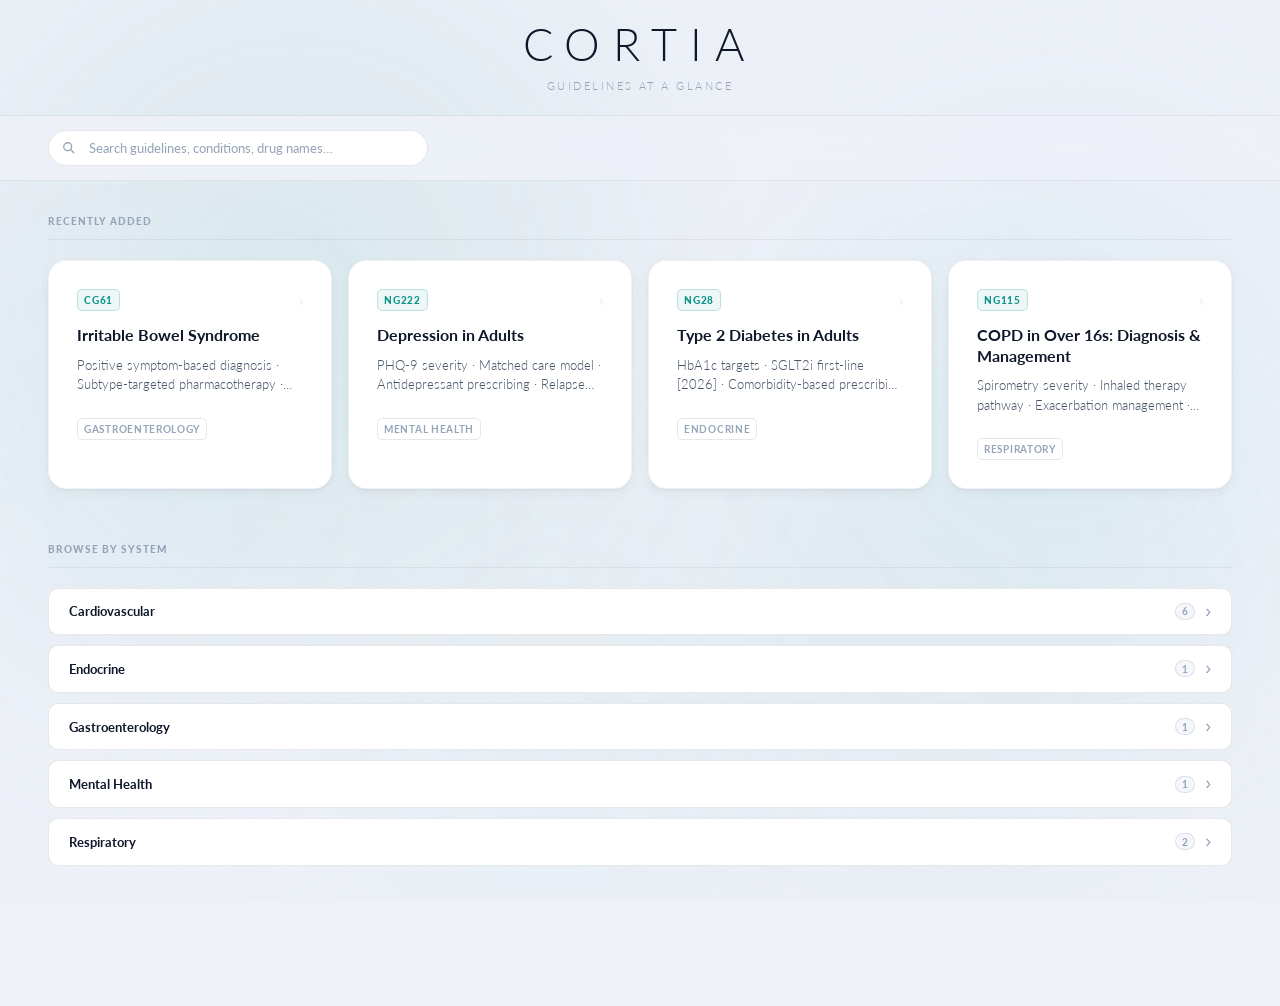
==== index.html @ ce298562 "Add files via upload" ====
<!DOCTYPE html>
<html lang="en">
<head>
  <meta charset="UTF-8">
  <meta name="viewport" content="width=device-width, initial-scale=1.0">
  <meta name="description" content="Cortia — NICE guideline quick-reference cards for GPs and GP trainees">
  <title>Cortia</title>
  <link rel="preconnect" href="https://fonts.googleapis.com">
  <link rel="preconnect" href="https://fonts.gstatic.com" crossorigin>
  <link href="https://fonts.googleapis.com/css2?family=Cormorant+Garamond:wght@300;400;600;700&family=Lato:wght@300;400;700;900&display=swap" rel="stylesheet">
  <link rel="stylesheet" href="css/styles.css">
</head>
<body>

  <div class="bg-canvas" aria-hidden="true">
    <div class="bg-glow bg-glow--purple"></div>
    <div class="bg-glow bg-glow--blue"></div>
    <div class="bg-glow bg-glow--pink"></div>
    <div class="bg-glow bg-glow--teal"></div>
    <div class="bg-glow bg-glow--violet"></div>
    <div class="bg-noise"></div>
  </div>

  <!-- ── Header ── -->
  <header>
    <div class="header-inner">
      <h1 class="brand-title">Cortia</h1>
      <p class="brand-subtitle">Guidelines at a Glance</p>
    </div>
  </header>

  <!-- ── Controls: search only ── -->
  <div class="controls" role="search">
    <div class="controls-inner">
      <div class="search-wrap">
        <svg class="search-icon" viewBox="0 0 16 16" fill="none" aria-hidden="true">
          <circle cx="6.5" cy="6.5" r="4.5" stroke="currentColor" stroke-width="1.5"/>
          <path d="M10 10l3.5 3.5" stroke="currentColor" stroke-width="1.5" stroke-linecap="round"/>
        </svg>
        <input
          type="search"
          id="search-input"
          placeholder="Search guidelines, conditions, drug names…"
          autocomplete="off"
          aria-label="Search guidelines"
        >
      </div>
    </div>
  </div>

  <!-- ── Main ── -->
  <main>

    <!-- Search results (shown only when query active) -->
    <section id="search-results" hidden>
      <p class="results-count" id="results-count" aria-live="polite"></p>
      <div class="card-grid" id="search-grid" role="list"></div>
    </section>

    <!-- Recently Added -->
    <section class="home-section" id="recently-added">
      <h2 class="section-heading">Recently Added</h2>
      <div class="card-grid" id="recent-grid" role="list"></div>
    </section>

    <!-- Browse by System -->
    <section class="home-section" id="systems-section">
      <h2 class="section-heading">Browse by System</h2>
      <div id="systems-list">
        <!-- Generated by app.js -->
      </div>
    </section>

  </main>

  <!-- ── Modal ── -->
  <div
    class="modal-overlay"
    id="modal-overlay"
    role="dialog"
    aria-modal="true"
    aria-labelledby="modal-title"
  >
    <div class="modal-box">

      <button class="modal-close" id="modal-close" aria-label="Close guideline">✕</button>

      <!-- Modal header -->
      <div class="modal-header">
        <div class="modal-meta">
          <a class="modal-nice-badge" id="modal-ref" target="_blank" rel="noopener noreferrer"></a>
          <span class="modal-updated" id="modal-updated"></span>
          <span class="modal-system-chip" id="modal-system"></span>
        </div>
        <h2 id="modal-title"></h2>
      </div>

      <!-- Tab bar -->
      <div class="modal-tabs" role="tablist">
        <button class="modal-tab" data-tab="diagnosis"  role="tab" aria-controls="tab-diagnosis">Diagnosis</button>
        <button class="modal-tab" data-tab="management" role="tab" aria-controls="tab-management">Management</button>
        <button class="modal-tab" data-tab="referral"   role="tab" aria-controls="tab-referral">Referral</button>
        <button class="modal-tab" data-tab="monitoring" role="tab" aria-controls="tab-monitoring">Monitoring</button>
        <button class="modal-tab" data-tab="air"        role="tab" aria-controls="tab-air"  id="modal-tab-air">AIR Therapy</button>
        <button class="modal-tab" data-tab="mart"       role="tab" aria-controls="tab-mart" id="modal-tab-mart">MART Therapy</button>
        <button class="modal-tab" data-tab="inhalers"   role="tab" aria-controls="tab-inhalers" id="modal-tab-inhalers">Inhaler Types</button>
      </div>

      <!-- Tab content panels -->
      <div class="modal-content">
        <div class="tab-panel" id="tab-diagnosis"  role="tabpanel"></div>
        <div class="tab-panel" id="tab-management" role="tabpanel"></div>
        <div class="tab-panel" id="tab-referral"   role="tabpanel"></div>
        <div class="tab-panel" id="tab-monitoring" role="tabpanel"></div>
        <div class="tab-panel" id="tab-air"        role="tabpanel"></div>
        <div class="tab-panel" id="tab-mart"       role="tabpanel"></div>
        <div class="tab-panel" id="tab-inhalers"   role="tabpanel"></div>
      </div>

      <!-- Footer disclaimer -->
      <div class="modal-footer">
        <p>Educational resource only &middot; Not a substitute for clinical judgement &middot; Not independently verified by NICE &middot; Always apply clinical judgement to individual patients</p>
      </div>

    </div>
  </div>

  <!-- Data must load before app.js -->
  <script src="data/guidelines.js"></script>
  <script src="js/app.js"></script>

</body>
</html>
---- css/styles.css ----
/* ═══════════════════════════════════════════
   CONSULT READY — Design System
   Light theme · AMBOSS-quality spacing & type
   ═══════════════════════════════════════════ */

/* ─── Design Tokens ─── */
:root {
  /* Backgrounds */
  --bg-base:     #eef1f8;
  --bg-card:     #ffffff;
  --bg-elevated: #ffffff;
  --bg-sunken:   #f5f7fc;
  --bg-step:     #f0f3fb;

  /* Borders */
  --border-subtle:  rgba(15, 23, 42, 0.06);
  --border-default: rgba(15, 23, 42, 0.10);
  --border-strong:  rgba(15, 23, 42, 0.18);

  /* Text */
  --text-1: #0f172a;
  --text-2: #475569;
  --text-3: #94a3b8;

  /* Teal accent */
  --accent:        #0d9488;
  --accent-dim:    rgba(13, 148, 136, 0.07);
  --accent-glow:   rgba(13, 148, 136, 0.12);
  --accent-border: rgba(13, 148, 136, 0.22);

  /* Alert */
  --alert:        #dc2626;
  --alert-dim:    rgba(220, 38, 38, 0.05);
  --alert-border: rgba(220, 38, 38, 0.20);
  --alert-text:   #991b1b;

  /* Shadows */
  --shadow-card:  0 1px 3px rgba(15, 23, 42, 0.06),
                  0 4px 12px rgba(15, 23, 42, 0.04);
  --shadow-hover: 0 4px 24px rgba(124, 58, 237, 0.13),
                  0 1px 4px  rgba(15, 23, 42, 0.07);
  --shadow-modal: 0 24px 64px rgba(15, 23, 42, 0.18),
                  0 4px 16px  rgba(15, 23, 42, 0.08);

  /* Spacing — 8px baseline, responsive via clamp */
  --space-1: clamp(0.375rem, 0.5vw,  0.5rem);
  --space-2: clamp(0.625rem, 0.75vw, 0.75rem);
  --space-3: clamp(0.875rem, 1vw,    1rem);
  --space-4: clamp(1.25rem,  1.5vw,  1.5rem);
  --space-5: clamp(1.75rem,  2vw,    2rem);
  --space-6: clamp(2rem,     2.5vw,  2.5rem);
  --space-7: clamp(2.25rem,  3vw,    3rem);
  --space-8: clamp(2.5rem,   4vw,    4rem);

  /* Section spacing */
  --section-sm: clamp(2.5rem, 5vw,  4.5rem);
  --section-md: clamp(3.5rem, 7vw,  6.5rem);

  /* Type scale — fluid */
  --text-2xs: clamp(0.625rem,  0.75vw,  0.6875rem);
  --text-xs:  clamp(0.6875rem, 0.875vw, 0.75rem);
  --text-sm:  clamp(0.8125rem, 0.9375vw,0.875rem);
  --text-md:  clamp(0.9375rem, 1vw,     1rem);
  --text-lg:  clamp(1rem,      1.2vw,   1.125rem);
  --text-xl:  clamp(1.125rem,  1.5vw,   1.375rem);
  --text-2xl: clamp(1.5rem,    2vw,     1.875rem);
  --text-3xl: clamp(1.75rem,   2.5vw,   2.25rem);
  --text-4xl: clamp(2.25rem,   3.5vw,   3.25rem);

  /* Font stacks */
  --font-sans:    'Lato', -apple-system, BlinkMacSystemFont, 'Segoe UI', system-ui, sans-serif;
  --font-display: 'Cormorant Garamond', 'Palatino Linotype', 'Book Antiqua', Georgia, serif;

  /* Border radii */
  --radius-sm:   5px;
  --radius-md:   10px;
  --radius-lg:   18px;
  --radius-pill: 100vw;

  /* Transitions */
  --ease-out: cubic-bezier(0.22, 1, 0.36, 1);
  --duration-fast: 150ms;
  --duration-base: 200ms;
  --duration-slow: 300ms;
}

/* ─── Reset ─── */
*, *::before, *::after {
  box-sizing: border-box;
  margin: 0;
  padding: 0;
}

/* ─── Base ─── */
html { scroll-behavior: smooth; }

body {
  font-family: var(--font-sans);
  font-size: var(--text-md);
  line-height: 1.6;
  background: var(--bg-base);
  color: var(--text-1);
  -webkit-font-smoothing: antialiased;
  -moz-osx-font-smoothing: grayscale;
}

/* ─── Background Canvas ─── */
.bg-canvas {
  position: fixed;
  inset: 0;
  z-index: 0;
  pointer-events: none;
  overflow: hidden;
}

.bg-glow {
  position: absolute;
  border-radius: 50%;
}

.bg-glow--purple {
  width: 900px;
  height: 900px;
  background: radial-gradient(circle, rgba(13, 148, 136, 0.10) 0%, transparent 70%);
  top: -18%;
  left: -12%;
  filter: blur(80px);
}

.bg-glow--blue {
  width: 700px;
  height: 700px;
  background: radial-gradient(circle, rgba(6, 182, 212, 0.07) 0%, transparent 70%);
  top: 5%;
  right: -10%;
  filter: blur(100px);
}

.bg-glow--pink {
  width: 600px;
  height: 600px;
  background: radial-gradient(circle, rgba(20, 184, 166, 0.05) 0%, transparent 70%);
  top: 45%;
  left: 20%;
  filter: blur(110px);
}

.bg-glow--teal {
  width: 800px;
  height: 800px;
  background: radial-gradient(circle, rgba(13, 148, 136, 0.06) 0%, transparent 70%);
  bottom: -10%;
  right: -5%;
  filter: blur(90px);
}

.bg-glow--violet {
  width: 500px;
  height: 500px;
  background: radial-gradient(circle, rgba(6, 182, 212, 0.05) 0%, transparent 70%);
  bottom: 15%;
  left: -8%;
  filter: blur(120px);
}

.bg-noise {
  position: absolute;
  inset: 0;
  opacity: 0.022;
  background-image: url("data:image/svg+xml,%3Csvg xmlns='http://www.w3.org/2000/svg' width='300' height='300'%3E%3Cfilter id='n'%3E%3CfeTurbulence type='fractalNoise' baseFrequency='0.85' numOctaves='4' stitchTiles='stitch'/%3E%3C/filter%3E%3Crect width='300' height='300' filter='url(%23n)'/%3E%3C/svg%3E");
  background-repeat: repeat;
  background-size: 300px 300px;
}

/* ─── Header ─── */
header {
  position: relative;
  z-index: 10;
  background: transparent;
  border-bottom: 1px solid var(--border-subtle);
  padding: var(--space-4) 0;
}

.header-inner {
  max-width: 80rem;
  margin: 0 auto;
  padding: 0 clamp(1rem, 5vw, 3rem);
  display: flex;
  flex-direction: column;
  align-items: center;
  text-align: center;
}

.brand-title {
  font-family: var(--font-sans);
  font-size: var(--text-4xl);
  font-weight: 300;
  color: var(--text-1);
  letter-spacing: 0.28em;
  text-transform: uppercase;
  line-height: 1.1;
}

.brand-subtitle {
  font-family: var(--font-sans);
  font-size: var(--text-xs);
  font-weight: 300;
  color: var(--text-3);
  letter-spacing: 0.22em;
  text-transform: uppercase;
  margin-top: 0.5rem;
}

/* ─── Controls / Sticky Bar ─── */
.controls {
  position: sticky;
  top: 0;
  z-index: 200;
  background: rgba(238, 241, 248, 0.88);
  border-bottom: 1px solid var(--border-subtle);
  backdrop-filter: blur(24px) saturate(160%);
  -webkit-backdrop-filter: blur(24px) saturate(160%);
}

.controls-inner {
  max-width: 80rem;
  margin: 0 auto;
  padding: var(--space-3) clamp(1rem, 5vw, 3rem);
}

/* Search */
.search-wrap {
  position: relative;
  max-width: 380px;
}

.search-icon {
  position: absolute;
  left: 0.875rem;
  top: 50%;
  transform: translateY(-50%);
  width: 14px;
  height: 14px;
  color: var(--text-3);
  pointer-events: none;
  flex-shrink: 0;
}

#search-input {
  width: 100%;
  padding: 0.55rem 0.875rem 0.55rem 2.5rem;
  background: var(--bg-card);
  border: 1px solid var(--border-default);
  border-radius: var(--radius-pill);
  color: var(--text-1);
  font-family: var(--font-sans);
  font-size: var(--text-sm);
  font-weight: 400;
  outline: none;
  transition: border-color var(--duration-base) var(--ease-out),
              box-shadow   var(--duration-base) var(--ease-out);
}

#search-input::placeholder { color: var(--text-3); }

#search-input:focus {
  border-color: var(--accent-border);
  box-shadow: 0 0 0 3px var(--accent-dim);
}

/* ─── Main / Sections ─── */
main {
  position: relative;
  z-index: 10;
  max-width: 80rem;
  margin: 0 auto;
  padding: var(--space-6) clamp(1rem, 5vw, 3rem) var(--section-md);
}

.home-section {
  margin-bottom: var(--space-8);
}

.section-heading {
  font-family: var(--font-sans);
  font-size: var(--text-2xs);
  font-weight: 900;
  letter-spacing: 0.1em;
  text-transform: uppercase;
  color: var(--text-3);
  border-bottom: 1px solid var(--border-subtle);
  padding-bottom: var(--space-2);
  margin-bottom: var(--space-4);
}

.results-count {
  font-size: var(--text-xs);
  font-weight: 700;
  letter-spacing: 0.08em;
  text-transform: uppercase;
  color: var(--text-3);
  margin-bottom: var(--space-4);
}

/* ─── System Accordion ─── */
.system-row {
  border: 1px solid var(--border-default);
  border-radius: var(--radius-md);
  margin-bottom: var(--space-2);
  overflow: hidden;
  background: var(--bg-card);
}

.system-row-header {
  display: flex;
  align-items: center;
  justify-content: space-between;
  width: 100%;
  padding: var(--space-3) var(--space-4);
  background: transparent;
  border: none;
  cursor: pointer;
  text-align: left;
  transition: background var(--duration-fast) var(--ease-out);
}

.system-row-header:hover {
  background: var(--accent-dim);
}

.system-row-header:hover .system-name {
  color: var(--accent);
}

.system-name {
  font-family: var(--font-sans);
  font-size: var(--text-sm);
  font-weight: 700;
  color: var(--text-1);
  transition: color var(--duration-fast) var(--ease-out);
}

.system-right {
  display: flex;
  align-items: center;
  gap: var(--space-2);
  flex-shrink: 0;
}

.system-count {
  font-family: var(--font-sans);
  font-size: var(--text-2xs);
  font-weight: 700;
  color: var(--text-3);
  background: var(--bg-sunken);
  border: 1px solid var(--border-default);
  border-radius: var(--radius-pill);
  padding: 0.15em 0.6em;
}

.system-chevron {
  font-size: 1.1rem;
  color: var(--text-3);
  transition: transform 250ms var(--ease-out);
  display: inline-block;
  line-height: 1;
}

.system-row.open .system-chevron {
  transform: rotate(90deg);
}

.system-cards {
  max-height: 0;
  overflow: hidden;
  transition: max-height 400ms var(--ease-out);
}

.system-row.open .system-cards {
  max-height: 3000px;
}

.system-cards .card-grid {
  padding: var(--space-4);
}

.card-grid {
  display: grid;
  grid-template-columns: repeat(auto-fill, minmax(min(280px, 100%), 1fr));
  gap: clamp(0.75rem, 1.5vw, 1rem);
}

/* ─── Card ─── */
.card {
  position: relative;
  background: var(--bg-card);
  border: 1px solid var(--border-subtle);
  border-radius: var(--radius-lg);
  padding: var(--space-5);
  cursor: pointer;
  user-select: none;
  outline: none;
  transition: transform      var(--duration-slow) var(--ease-out),
              box-shadow     var(--duration-slow) var(--ease-out),
              border-color   var(--duration-base) var(--ease-out);
  box-shadow: var(--shadow-card);
}

.card:hover {
  transform: translateY(-3px);
  box-shadow: var(--shadow-hover);
  border-color: var(--accent-border);
}

.card:focus-visible {
  outline: 2px solid var(--accent);
  outline-offset: 3px;
}

.card-top {
  display: flex;
  align-items: center;
  justify-content: space-between;
  margin-bottom: var(--space-3);
}

.nice-badge {
  font-size: var(--text-2xs);
  font-weight: 900;
  letter-spacing: 0.08em;
  text-transform: uppercase;
  color: var(--accent);
  background: var(--accent-dim);
  border: 1px solid var(--accent-border);
  border-radius: var(--radius-sm);
  padding: 0.2em 0.6em;
  text-decoration: none;
}

.card-arrow {
  color: var(--border-strong);
  font-size: 1rem;
  line-height: 1;
  font-weight: 300;
  transition: color       var(--duration-base) var(--ease-out),
              transform   var(--duration-base) var(--ease-out);
}

.card:hover .card-arrow {
  color: var(--accent);
  transform: translateX(3px);
}

.card-title {
  font-size: var(--text-lg);
  font-weight: 700;
  color: var(--text-1);
  line-height: 1.3;
  margin-bottom: var(--space-2);
}

.card-subtitle {
  font-size: var(--text-sm);
  font-weight: 300;
  color: var(--text-2);
  line-height: 1.5;
  margin-bottom: var(--space-4);
  display: -webkit-box;
  -webkit-line-clamp: 2;
  -webkit-box-orient: vertical;
  overflow: hidden;
}

.system-chip {
  display: inline-block;
  font-size: var(--text-2xs);
  font-weight: 700;
  letter-spacing: 0.07em;
  text-transform: uppercase;
  color: var(--text-3);
  border: 1px solid var(--border-default);
  border-radius: var(--radius-sm);
  padding: 0.2em 0.6em;
}

/* No results */
.no-results {
  grid-column: 1 / -1;
  text-align: center;
  padding: 5rem 1rem;
  color: var(--text-3);
  font-size: var(--text-md);
}

/* ─── Modal Overlay ─── */
.modal-overlay {
  display: none;
  position: fixed;
  inset: 0;
  z-index: 1000;
  background: rgba(15, 23, 42, 0.40);
  backdrop-filter: blur(4px) saturate(120%);
  -webkit-backdrop-filter: blur(4px) saturate(120%);
  align-items: center;
  justify-content: center;
  padding: clamp(0.75rem, 3vw, 2rem);
}

.modal-overlay.active { display: flex; }

/* ─── Modal Box ─── */
.modal-box {
  position: relative;
  background: var(--bg-card);
  border: 1px solid var(--border-default);
  border-radius: var(--radius-lg);
  box-shadow: var(--shadow-modal);
  width: 100%;
  max-width: 740px;
  max-height: 90vh;
  display: flex;
  flex-direction: column;
  overflow: hidden;
  animation: modal-in var(--duration-slow) var(--ease-out) both;
}

@keyframes modal-in {
  from {
    opacity: 0;
    transform: translateY(12px) scale(0.98);
  }
  to {
    opacity: 1;
    transform: translateY(0) scale(1);
  }
}

/* ─── Modal Header ─── */
.modal-header {
  padding: var(--space-5) var(--space-6) 0;
  padding-right: calc(var(--space-6) + 2.75rem);
  border-bottom: 1px solid var(--border-subtle);
  background: transparent;
  flex-shrink: 0;
}

.modal-meta {
  display: flex;
  align-items: center;
  flex-wrap: wrap;
  gap: var(--space-2);
}

.modal-nice-badge {
  font-size: var(--text-2xs);
  font-weight: 900;
  letter-spacing: 0.08em;
  text-transform: uppercase;
  background: var(--accent);
  color: #ffffff;
  border-radius: var(--radius-sm);
  padding: 0.25em 0.65em;
  text-decoration: none;
  transition: opacity 0.15s;
}

.modal-nice-badge:hover,
.modal-nice-badge:focus-visible {
  opacity: 0.82;
  outline: none;
}

.modal-updated {
  font-size: var(--text-xs);
  font-weight: 300;
  color: var(--text-3);
}

.modal-system-chip {
  font-size: var(--text-2xs);
  font-weight: 700;
  letter-spacing: 0.07em;
  text-transform: uppercase;
  color: var(--text-3);
  border: 1px solid var(--border-default);
  border-radius: var(--radius-sm);
  padding: 0.2em 0.6em;
}

.modal-close {
  position: absolute;
  top: var(--space-5);
  right: var(--space-6);
  z-index: 10;
  background: transparent;
  border: 1px solid var(--border-default);
  border-radius: var(--radius-md);
  color: var(--text-2);
  font-size: 0.875rem;
  line-height: 1;
  width: 2rem;
  height: 2rem;
  display: flex;
  align-items: center;
  justify-content: center;
  cursor: pointer;
  flex-shrink: 0;
  transition: border-color var(--duration-fast) var(--ease-out),
              color        var(--duration-fast) var(--ease-out),
              background   var(--duration-fast) var(--ease-out);
}

.modal-close:hover {
  border-color: var(--border-strong);
  color: var(--text-1);
  background: var(--bg-sunken);
}

#modal-title {
  font-family: var(--font-sans);
  font-size: var(--text-xl);
  font-weight: 300;
  color: var(--text-1);
  line-height: 1.3;
  letter-spacing: 0.01em;
  margin-bottom: var(--space-4);
}

/* ─── Modal Tabs ─── */
.modal-tabs {
  display: flex;
  flex-wrap: wrap;
  gap: 0.35rem;
  padding: var(--space-2) var(--space-5);
  border-bottom: 1px solid var(--border-subtle);
  background: transparent;
  flex-shrink: 0;
}

.modal-tab {
  padding: 0.35rem 0.875rem;
  background: transparent;
  border: 1px solid var(--border-default);
  border-radius: var(--radius-pill);
  color: var(--text-2);
  font-family: var(--font-sans);
  font-size: var(--text-sm);
  font-weight: 700;
  letter-spacing: 0.02em;
  cursor: pointer;
  white-space: nowrap;
  transition: border-color var(--duration-fast) var(--ease-out),
              color        var(--duration-fast) var(--ease-out),
              background   var(--duration-fast) var(--ease-out);
}

.modal-tab:hover {
  border-color: var(--accent-border);
  color: var(--accent);
  background: var(--accent-dim);
}

.modal-tab.active {
  background: var(--accent);
  color: #ffffff;
  border-color: var(--accent);
}

/* ─── Modal Content ─── */
.modal-content {
  flex: 1;
  overflow-y: auto;
  padding: var(--space-5) var(--space-6);
  scrollbar-width: thin;
  scrollbar-color: var(--border-strong) transparent;
}

.modal-content::-webkit-scrollbar { width: 4px; }
.modal-content::-webkit-scrollbar-track { background: transparent; }
.modal-content::-webkit-scrollbar-thumb {
  background: var(--border-default);
  border-radius: 4px;
}

.tab-panel { display: none; }
.tab-panel.active { display: block; }

/* ─── Tab Content Typography ─── */
.tab-panel h4 {
  font-size: var(--text-2xs);
  font-weight: 900;
  letter-spacing: 0.1em;
  text-transform: uppercase;
  color: var(--text-3);
  margin: var(--space-5) 0 var(--space-3);
  padding-bottom: var(--space-2);
  border-bottom: 1px solid var(--border-subtle);
}

.tab-panel h4:first-child { margin-top: 0; }

.tab-panel p {
  font-size: var(--text-sm);
  font-weight: 400;
  color: var(--text-1);
  line-height: 1.65;
  margin: var(--space-2) 0;
}

.tab-panel ul {
  font-size: var(--text-sm);
  padding-left: 1.25rem;
  margin: var(--space-2) 0;
  color: var(--text-1);
}

.tab-panel li {
  line-height: 1.6;
  margin: 0.35rem 0;
  color: var(--text-1);
}

.tab-panel ul ul { margin: 0.15rem 0; }

.tab-panel strong {
  font-weight: 700;
  color: var(--text-1);
}

/* ─── Tables ─── */
.tab-panel table {
  width: 100%;
  border-collapse: collapse;
  font-size: var(--text-sm);
  margin: var(--space-3) 0 var(--space-4);
  border: 1px solid var(--border-default);
  border-radius: var(--radius-md);
  overflow: hidden;
}

.tab-panel th {
  background: var(--bg-sunken);
  color: var(--text-2);
  font-size: var(--text-xs);
  font-weight: 700;
  letter-spacing: 0.05em;
  text-transform: uppercase;
  padding: 0.625rem 0.875rem;
  text-align: left;
  border-bottom: 1px solid var(--border-default);
}

.tab-panel td {
  padding: 0.6rem 0.875rem;
  color: var(--text-1);
  border-bottom: 1px solid var(--border-subtle);
  vertical-align: top;
}

.tab-panel tr:last-child td { border-bottom: none; }

.tab-panel tr:nth-child(even) td {
  background: rgba(15, 23, 42, 0.02);
}

/* ─── Alert Box ─── */
.alert-box {
  background: var(--alert-dim);
  border-left: 3px solid var(--alert);
  border-radius: 0 var(--radius-md) var(--radius-md) 0;
  padding: var(--space-4);
  margin: var(--space-3) 0 var(--space-4);
}

.alert-box p,
.alert-box ul,
.alert-box li { color: var(--alert-text); }

.alert-box strong { color: var(--alert); }

/* ─── Step Blocks ─── */
.step-block {
  background: var(--bg-step);
  border: 1px solid var(--border-subtle);
  border-radius: var(--radius-md);
  padding: var(--space-4) var(--space-5);
  margin: var(--space-3) 0;
}

.step-header {
  font-size: var(--text-sm) !important;
  font-weight: 900 !important;
  letter-spacing: 0.03em !important;
  color: var(--accent) !important;
  text-transform: none !important;
  border: none !important;
  padding: 0 !important;
  margin: 0 0 var(--space-3) !important;
}

.alert-step {
  background: rgba(220, 38, 38, 0.04);
  border-color: var(--alert-border);
}

.alert-step .step-header { color: var(--alert) !important; }

/* ─── Callouts ─── */
.callout {
  color: var(--accent) !important;
  font-style: italic;
}

.alert-inline {
  color: var(--alert) !important;
  font-weight: 700;
}

/* ─── Placeholder Notice ─── */
.placeholder-notice {
  background: rgba(161, 116, 0, 0.06);
  border-left: 3px solid rgba(161, 116, 0, 0.35);
  border-radius: 0 var(--radius-sm) var(--radius-sm) 0;
  padding: var(--space-2) var(--space-3);
  font-size: var(--text-xs);
  font-style: italic;
  color: rgba(120, 85, 0, 0.75);
  margin-bottom: var(--space-4);
}

/* ─── Modal Footer ─── */
.modal-footer {
  padding: var(--space-3) var(--space-6);
  border-top: 1px solid var(--border-subtle);
  background: transparent;
  flex-shrink: 0;
}

.modal-footer p {
  font-size: var(--text-2xs);
  font-weight: 400;
  color: var(--text-3);
  text-align: center;
  letter-spacing: 0.02em;
}

/* ─── Responsive ─── */
@media (max-width: 900px) {
  .card-grid {
    grid-template-columns: repeat(auto-fill, minmax(240px, 1fr));
  }
}

/* Tablet */
@media (max-width: 768px) {
  .search-wrap { max-width: 100%; }

  .modal-tabs { padding: var(--space-2) var(--space-4); }

  .modal-tab { font-size: var(--text-2xs); }
}

/* Phone */
@media (max-width: 600px) {
  .card-grid { grid-template-columns: 1fr; }

  .modal-overlay {
    padding: 0;
    align-items: flex-end;
  }

  .modal-box {
    max-height: 94vh;
    border-bottom-left-radius: 0;
    border-bottom-right-radius: 0;
    border-top-left-radius: 22px;
    border-top-right-radius: 22px;
    animation: modal-in-mobile var(--duration-slow) var(--ease-out) both;
  }

  @keyframes modal-in-mobile {
    from { transform: translateY(100%); opacity: 0; }
    to   { transform: translateY(0);   opacity: 1; }
  }

  .modal-header { padding: var(--space-4) var(--space-4) 0; }
  .modal-content { padding: var(--space-4); }
  .modal-footer { padding: var(--space-2) var(--space-4); }

  #modal-title { font-size: var(--text-lg); }

  .modal-meta { gap: var(--space-1); }
}
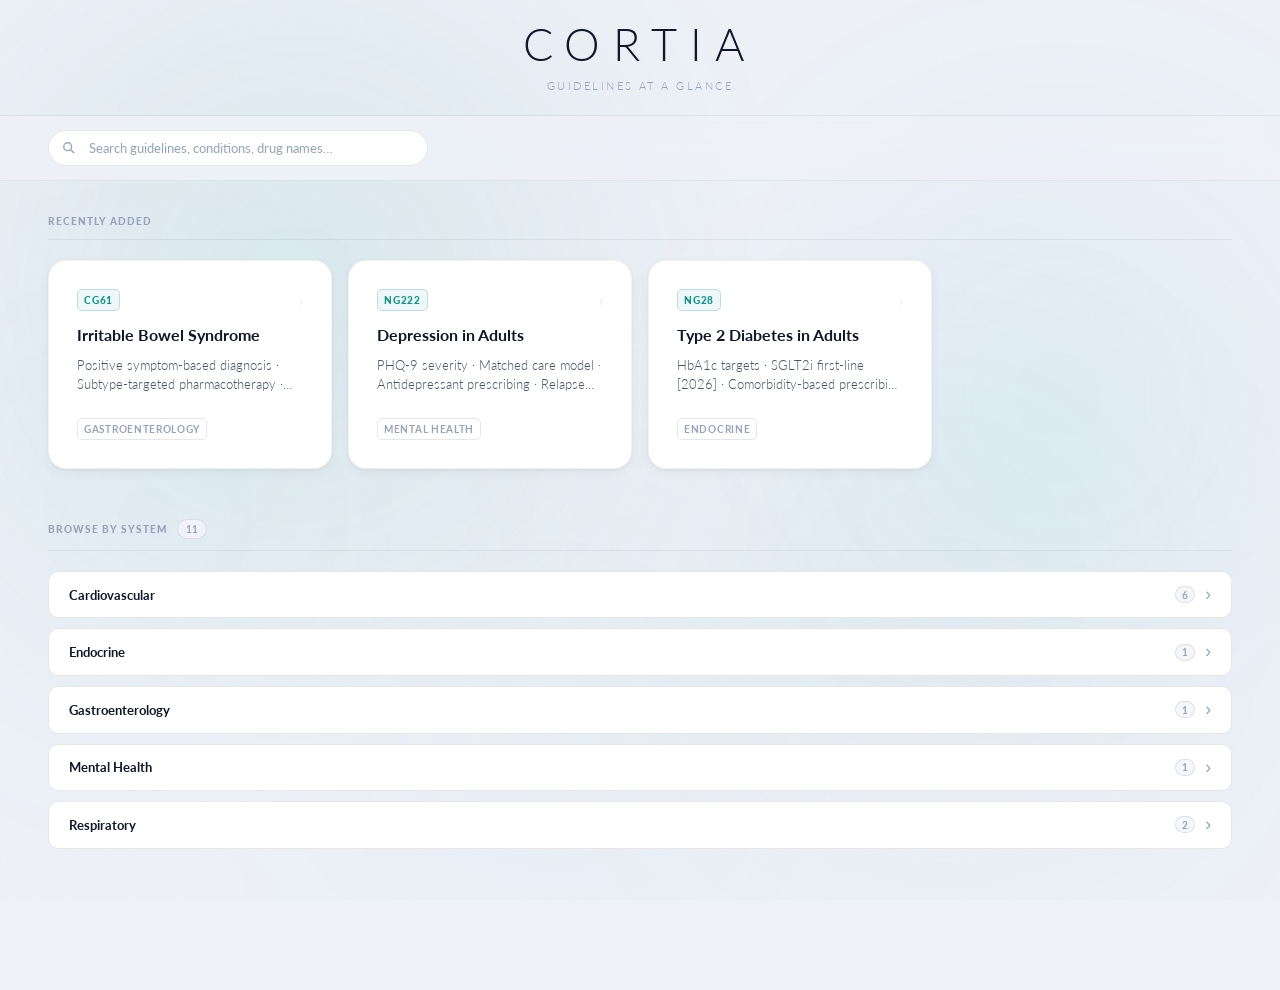
==== commit c84c70d9: "Add files via upload" ====
--- a/index.html
+++ b/index.html
@@ -29,10 +29,10 @@
     </div>
   </header>
 
-  <!-- ── Controls: search only ── -->
-  <div class="controls" role="search">
+  <!-- ── Controls ── -->
+  <div class="controls">
     <div class="controls-inner">
-      <div class="search-wrap">
+      <div class="search-wrap" role="search">
         <svg class="search-icon" viewBox="0 0 16 16" fill="none" aria-hidden="true">
           <circle cx="6.5" cy="6.5" r="4.5" stroke="currentColor" stroke-width="1.5"/>
           <path d="M10 10l3.5 3.5" stroke="currentColor" stroke-width="1.5" stroke-linecap="round"/>
@@ -42,6 +42,9 @@
           id="search-input"
           placeholder="Search guidelines, conditions, drug names…"
           autocomplete="off"
+          autocorrect="off"
+          autocapitalize="off"
+          spellcheck="false"
           aria-label="Search guidelines"
         >
       </div>
@@ -57,15 +60,15 @@
       <div class="card-grid" id="search-grid" role="list"></div>
     </section>
 
-    <!-- Recently Added -->
+    <!-- Free Guidelines / Favourites -->
     <section class="home-section" id="recently-added">
-      <h2 class="section-heading">Recently Added</h2>
+      <h2 class="section-heading" id="top-section-heading">Recently Added</h2>
       <div class="card-grid" id="recent-grid" role="list"></div>
     </section>
 
     <!-- Browse by System -->
     <section class="home-section" id="systems-section">
-      <h2 class="section-heading">Browse by System</h2>
+      <h2 class="section-heading">Browse by System <span class="section-count" id="guidelines-total"></span></h2>
       <div id="systems-list">
         <!-- Generated by app.js -->
       </div>
@@ -83,7 +86,16 @@
   >
     <div class="modal-box">
 
-      <button class="modal-close" id="modal-close" aria-label="Close guideline">✕</button>
+      <div class="modal-actions">
+        <button class="modal-print-btn" id="modal-print" aria-label="Print guideline" title="Print / Save as PDF">
+          <svg xmlns="http://www.w3.org/2000/svg" width="14" height="14" viewBox="0 0 24 24" fill="none" stroke="currentColor" stroke-width="2" stroke-linecap="round" stroke-linejoin="round" aria-hidden="true">
+            <polyline points="6 9 6 2 18 2 18 9"></polyline>
+            <path d="M6 18H4a2 2 0 0 1-2-2v-5a2 2 0 0 1 2-2h16a2 2 0 0 1 2 2v5a2 2 0 0 1-2 2h-2"></path>
+            <rect x="6" y="14" width="12" height="8"></rect>
+          </svg>
+        </button>
+        <button class="modal-close" id="modal-close" aria-label="Close guideline">&#x2715;</button>
+      </div>
 
       <!-- Modal header -->
       <div class="modal-header">
@@ -93,28 +105,73 @@
           <span class="modal-system-chip" id="modal-system"></span>
         </div>
         <h2 id="modal-title"></h2>
+        <div class="patient-links-list" id="patient-links-list"></div>
       </div>
 
       <!-- Tab bar -->
       <div class="modal-tabs" role="tablist">
+        <button class="modal-tab modal-tab--consult" data-tab="summary" role="tab" aria-controls="tab-summary" id="modal-tab-summary">Consult</button>
         <button class="modal-tab" data-tab="diagnosis"  role="tab" aria-controls="tab-diagnosis">Diagnosis</button>
+        <button class="modal-tab" data-tab="investigations" role="tab" aria-controls="tab-investigations" id="modal-tab-investigations">Investigations</button>
         <button class="modal-tab" data-tab="management" role="tab" aria-controls="tab-management">Management</button>
+        <button class="modal-tab" data-tab="overview"      role="tab" aria-controls="tab-overview"      id="modal-tab-overview">Overview</button>
+        <button class="modal-tab" data-tab="monitoring" role="tab" aria-controls="tab-monitoring">Monitoring</button>
         <button class="modal-tab" data-tab="referral"   role="tab" aria-controls="tab-referral">Referral</button>
-        <button class="modal-tab" data-tab="monitoring" role="tab" aria-controls="tab-monitoring">Monitoring</button>
         <button class="modal-tab" data-tab="air"        role="tab" aria-controls="tab-air"  id="modal-tab-air">AIR Therapy</button>
         <button class="modal-tab" data-tab="mart"       role="tab" aria-controls="tab-mart" id="modal-tab-mart">MART Therapy</button>
         <button class="modal-tab" data-tab="inhalers"   role="tab" aria-controls="tab-inhalers" id="modal-tab-inhalers">Inhaler Types</button>
+        <button class="modal-tab" data-tab="insulins"   role="tab" aria-controls="tab-insulins" id="modal-tab-insulins">Insulin Types</button>
+        <button class="modal-tab" data-tab="hrt"        role="tab" aria-controls="tab-hrt"      id="modal-tab-hrt">HRT Preparations</button>
+        <button class="modal-tab" data-tab="drugs"      role="tab" aria-controls="tab-drugs"    id="modal-tab-drugs">Oral Hypoglycaemics</button>
+        <button class="modal-tab" data-tab="gad2"       role="tab" aria-controls="tab-gad2"     id="modal-tab-gad2">GAD-2</button>
+        <button class="modal-tab" data-tab="gad7"       role="tab" aria-controls="tab-gad7"     id="modal-tab-gad7">GAD-7</button>
+        <button class="modal-tab" data-tab="aq10"       role="tab" aria-controls="tab-aq10"     id="modal-tab-aq10">AQ-10</button>
+        <button class="modal-tab" data-tab="dmard"      role="tab" aria-controls="tab-dmard"    id="modal-tab-dmard">DMARD Monitoring</button>
+        <button class="modal-tab" data-tab="gpcog"      role="tab" aria-controls="tab-gpcog"    id="modal-tab-gpcog">GPCOG</button>
+        <button class="modal-tab" data-tab="sixcit"     role="tab" aria-controls="tab-sixcit"   id="modal-tab-sixcit">6CIT</button>
+        <button class="modal-tab" data-tab="types"      role="tab" aria-controls="tab-types"    id="modal-tab-types">Types</button>
+        <button class="modal-tab" data-tab="images"     role="tab" aria-controls="tab-images"   id="modal-tab-images">Images</button>
+        <button class="modal-tab" data-tab="simonbroome" role="tab" aria-controls="tab-simonbroome" id="modal-tab-simonbroome">Simon Broome</button>
+        <button class="modal-tab" data-tab="steroids"    role="tab" aria-controls="tab-steroids"    id="modal-tab-steroids">Topical Steroids</button>
+        <button class="modal-tab" data-tab="ftu"                role="tab" aria-controls="tab-ftu"                id="modal-tab-ftu">Fingertip Units</button>
+        <button class="modal-tab" data-tab="schedule"          role="tab" aria-controls="tab-schedule"          id="modal-tab-schedule">Schedule</button>
+        <button class="modal-tab" data-tab="special-groups"    role="tab" aria-controls="tab-special-groups"    id="modal-tab-special-groups">Special Groups</button>
+        <button class="modal-tab" data-tab="at-risk"           role="tab" aria-controls="tab-at-risk"           id="modal-tab-at-risk">At-Risk Conditions</button>
+        <button class="modal-tab" data-tab="contraindications" role="tab" aria-controls="tab-contraindications" id="modal-tab-contraindications">Contraindications</button>
+        <button class="modal-tab" data-tab="administration"    role="tab" aria-controls="tab-administration"    id="modal-tab-administration">Administration</button>
       </div>
 
       <!-- Tab content panels -->
       <div class="modal-content">
-        <div class="tab-panel" id="tab-diagnosis"  role="tabpanel"></div>
-        <div class="tab-panel" id="tab-management" role="tabpanel"></div>
+        <div class="tab-panel" id="tab-summary"        role="tabpanel"></div>
+        <div class="tab-panel" id="tab-diagnosis"      role="tabpanel"></div>
+        <div class="tab-panel" id="tab-management"     role="tabpanel"></div>
+        <div class="tab-panel" id="tab-overview"       role="tabpanel"></div>
+        <div class="tab-panel" id="tab-investigations" role="tabpanel"></div>
+        <div class="tab-panel" id="tab-monitoring" role="tabpanel"></div>
         <div class="tab-panel" id="tab-referral"   role="tabpanel"></div>
-        <div class="tab-panel" id="tab-monitoring" role="tabpanel"></div>
         <div class="tab-panel" id="tab-air"        role="tabpanel"></div>
         <div class="tab-panel" id="tab-mart"       role="tabpanel"></div>
         <div class="tab-panel" id="tab-inhalers"   role="tabpanel"></div>
+        <div class="tab-panel" id="tab-insulins"   role="tabpanel"></div>
+        <div class="tab-panel" id="tab-hrt"        role="tabpanel"></div>
+        <div class="tab-panel" id="tab-drugs"      role="tabpanel"></div>
+        <div class="tab-panel" id="tab-gad2"       role="tabpanel"></div>
+        <div class="tab-panel" id="tab-gad7"       role="tabpanel"></div>
+        <div class="tab-panel" id="tab-aq10"       role="tabpanel"></div>
+        <div class="tab-panel" id="tab-dmard"      role="tabpanel"></div>
+        <div class="tab-panel" id="tab-gpcog"      role="tabpanel"></div>
+        <div class="tab-panel" id="tab-sixcit"     role="tabpanel"></div>
+        <div class="tab-panel" id="tab-types"      role="tabpanel"></div>
+        <div class="tab-panel" id="tab-images"     role="tabpanel"></div>
+        <div class="tab-panel" id="tab-simonbroome" role="tabpanel"></div>
+        <div class="tab-panel" id="tab-steroids"    role="tabpanel"></div>
+        <div class="tab-panel" id="tab-ftu"                role="tabpanel"></div>
+        <div class="tab-panel" id="tab-schedule"          role="tabpanel"></div>
+        <div class="tab-panel" id="tab-special-groups"    role="tabpanel"></div>
+        <div class="tab-panel" id="tab-at-risk"           role="tabpanel"></div>
+        <div class="tab-panel" id="tab-contraindications" role="tabpanel"></div>
+        <div class="tab-panel" id="tab-administration"    role="tabpanel"></div>
       </div>
 
       <!-- Footer disclaimer -->
--- a/css/styles.css
+++ b/css/styles.css
@@ -226,11 +226,16 @@
   max-width: 80rem;
   margin: 0 auto;
   padding: var(--space-3) clamp(1rem, 5vw, 3rem);
+  display: flex;
+  align-items: center;
+  gap: var(--space-3);
+  flex-wrap: wrap;
 }
 
 /* Search */
 .search-wrap {
   position: relative;
+  flex: 1;
   max-width: 380px;
 }
 
@@ -291,6 +296,23 @@
   border-bottom: 1px solid var(--border-subtle);
   padding-bottom: var(--space-2);
   margin-bottom: var(--space-4);
+}
+
+.section-count {
+  display: inline-block;
+  font-size: 10px;
+  font-weight: 700;
+  letter-spacing: 0;
+  text-transform: none;
+  color: var(--text-3);
+  background: var(--bg-step);
+  border: 1px solid var(--border-default);
+  border-radius: 99px;
+  padding: 1px 8px;
+  margin-left: 6px;
+  vertical-align: middle;
+  position: relative;
+  top: -1px;
 }
 
 .results-count {
@@ -537,8 +559,8 @@
 
 /* ─── Modal Header ─── */
 .modal-header {
-  padding: var(--space-5) var(--space-6) 0;
-  padding-right: calc(var(--space-6) + 2.75rem);
+  padding: var(--space-5) var(--space-6) var(--space-2);
+  padding-right: calc(var(--space-6) + 4.5rem);
   border-bottom: 1px solid var(--border-subtle);
   background: transparent;
   flex-shrink: 0;
@@ -587,11 +609,54 @@
   padding: 0.2em 0.6em;
 }
 
-.modal-close {
+.modal-actions {
   position: absolute;
   top: var(--space-5);
   right: var(--space-6);
   z-index: 10;
+  display: flex;
+  align-items: center;
+  gap: var(--space-2);
+}
+
+.modal-fav-btn {
+  background: transparent;
+  border: 1px solid var(--border-default);
+  border-radius: var(--radius-md);
+  color: var(--text-3);
+  width: 2rem;
+  height: 2rem;
+  display: flex;
+  align-items: center;
+  justify-content: center;
+  cursor: pointer;
+  transition: border-color var(--duration-fast) var(--ease-out),
+              color        var(--duration-fast) var(--ease-out);
+}
+
+.modal-fav-btn:hover { border-color: var(--accent-border); color: var(--accent); }
+.modal-fav-btn.is-fav { color: var(--accent); border-color: var(--accent-border); }
+
+.modal-print-btn {
+  background: transparent;
+  border: 1px solid var(--border-default);
+  border-radius: var(--radius-md);
+  color: var(--text-3);
+  width: 2rem;
+  height: 2rem;
+  display: flex;
+  align-items: center;
+  justify-content: center;
+  cursor: pointer;
+  transition: border-color var(--duration-fast) var(--ease-out),
+              color        var(--duration-fast) var(--ease-out);
+}
+
+.modal-print-btn:hover { border-color: var(--accent-border); color: var(--accent); }
+
+.print-section-label { display: none; }
+
+.modal-close {
   background: transparent;
   border: 1px solid var(--border-default);
   border-radius: var(--radius-md);
@@ -604,7 +669,6 @@
   align-items: center;
   justify-content: center;
   cursor: pointer;
-  flex-shrink: 0;
   transition: border-color var(--duration-fast) var(--ease-out),
               color        var(--duration-fast) var(--ease-out),
               background   var(--duration-fast) var(--ease-out);
@@ -623,7 +687,7 @@
   color: var(--text-1);
   line-height: 1.3;
   letter-spacing: 0.01em;
-  margin-bottom: var(--space-4);
+  margin-bottom: 0;
 }
 
 /* ─── Modal Tabs ─── */
@@ -687,7 +751,7 @@
 
 /* ─── Tab Content Typography ─── */
 .tab-panel h4 {
-  font-size: var(--text-2xs);
+  font-size: var(--text-xs);
   font-weight: 900;
   letter-spacing: 0.1em;
   text-transform: uppercase;
@@ -814,6 +878,426 @@
 .alert-inline {
   color: var(--alert) !important;
   font-weight: 700;
+}
+
+/* ─── Wells Score Calculator ─── */
+.wells-item {
+  cursor: pointer;
+  user-select: none;
+  transition: background 0.15s ease;
+}
+
+.wells-item:hover td {
+  background: var(--accent-dim) !important;
+}
+
+.wells-item.selected td {
+  background: var(--accent-glow) !important;
+  color: var(--text-1);
+}
+
+.wells-item.selected .wells-pts {
+  color: var(--accent);
+  font-weight: 700;
+}
+
+.wells-item td:first-child::before {
+  content: '';
+  display: inline-block;
+  width: 14px;
+  height: 14px;
+  border: 1.5px solid var(--border-strong);
+  border-radius: 3px;
+  margin-right: 0.5em;
+  vertical-align: middle;
+  transition: background 0.15s ease, border-color 0.15s ease;
+  flex-shrink: 0;
+}
+
+.wells-item.selected td:first-child::before {
+  background: var(--accent);
+  border-color: var(--accent);
+  background-image: url("data:image/svg+xml,%3Csvg viewBox='0 0 10 8' fill='none' xmlns='http://www.w3.org/2000/svg'%3E%3Cpath d='M1 4l3 3 5-6' stroke='white' stroke-width='1.5' stroke-linecap='round' stroke-linejoin='round'/%3E%3C/svg%3E");
+  background-repeat: no-repeat;
+  background-position: center;
+  background-size: 9px;
+}
+
+.wells-result {
+  display: flex;
+  align-items: center;
+  gap: var(--space-3);
+  background: var(--bg-sunken);
+  border: 1px solid var(--border-default);
+  border-radius: var(--radius-md);
+  padding: var(--space-3) var(--space-4);
+  margin-top: var(--space-2);
+  margin-bottom: var(--space-4);
+  font-size: var(--text-sm);
+  flex-wrap: wrap;
+}
+
+.wells-score-label {
+  color: var(--text-2);
+  font-weight: 600;
+}
+
+.wells-score-value {
+  font-size: var(--text-xl);
+  font-weight: 900;
+  color: var(--accent);
+  min-width: 2ch;
+  text-align: center;
+}
+
+.wells-risk {
+  color: var(--text-2);
+  font-style: italic;
+  margin-left: auto;
+  font-size: var(--text-xs);
+}
+
+.wells-risk.risk-high {
+  color: var(--alert-text);
+  font-weight: 700;
+  font-style: normal;
+}
+
+.wells-risk.risk-low {
+  color: var(--accent);
+  font-weight: 700;
+  font-style: normal;
+}
+
+.pathway-step {
+  border-left: 3px solid var(--border-default);
+  padding: var(--space-2) var(--space-3);
+  border-radius: 0 var(--radius-sm) var(--radius-sm) 0;
+  transition: background 0.2s ease, border-color 0.2s ease;
+  color: var(--text-2);
+}
+
+.pathway-step strong {
+  color: var(--text-2);
+  transition: color 0.2s ease;
+}
+
+.pathway-step.pathway-active {
+  background: var(--accent-dim);
+  border-left-color: var(--accent);
+  color: var(--text-1);
+}
+
+.pathway-step.pathway-active strong {
+  color: var(--accent);
+}
+
+.pathway-step.pathway-alert {
+  background: var(--alert-dim);
+  border-left-color: var(--alert);
+  color: var(--text-1);
+}
+
+.pathway-step.pathway-alert strong {
+  color: var(--alert);
+}
+
+/* ─── CKD Staging Calculator ─── */
+.ckd-calc {
+  background: var(--bg-sunken);
+  border: 1px solid var(--border-default);
+  border-radius: var(--radius-md);
+  padding: var(--space-4);
+  margin-bottom: var(--space-5);
+}
+
+.ckd-calc h4 {
+  margin-top: 0 !important;
+  margin-bottom: var(--space-3) !important;
+  border-bottom: none !important;
+  padding-bottom: 0 !important;
+}
+
+.ckd-calc-inputs {
+  display: flex;
+  gap: var(--space-3);
+}
+
+.ckd-calc-field {
+  flex: 1;
+  display: flex;
+  flex-direction: column;
+  gap: 0.375rem;
+}
+
+.ckd-calc-label {
+  font-size: var(--text-xs);
+  font-weight: 700;
+  color: var(--text-2);
+  letter-spacing: 0.02em;
+}
+
+.ckd-calc-input {
+  width: 100%;
+  box-sizing: border-box;
+  padding: 0.5rem 0.75rem;
+  border: 1.5px solid var(--border-default);
+  border-radius: var(--radius-sm);
+  font-family: var(--font-sans);
+  font-size: var(--text-md);
+  font-weight: 600;
+  color: var(--text-1);
+  background: var(--bg-card);
+  outline: none;
+  transition: border-color 0.15s ease;
+  -moz-appearance: textfield;
+}
+
+.ckd-calc-input:focus { border-color: var(--accent); }
+
+.ckd-calc-input::-webkit-inner-spin-button,
+.ckd-calc-input::-webkit-outer-spin-button { -webkit-appearance: none; }
+
+.ckd-calc-result {
+  display: none;
+  margin-top: var(--space-3);
+}
+
+.ckd-calc-result.ckd-result-active { display: block; }
+
+.ckd-result-top {
+  display: flex;
+  align-items: center;
+  gap: var(--space-3);
+  background: var(--bg-card);
+  border: 1px solid var(--border-default);
+  border-radius: var(--radius-md);
+  padding: var(--space-3) var(--space-4);
+  margin-bottom: var(--space-2);
+}
+
+.ckd-stage-badges {
+  display: flex;
+  align-items: baseline;
+  gap: 0;
+}
+
+.ckd-stage-badge {
+  font-size: var(--text-xl);
+  font-weight: 900;
+  color: var(--accent);
+  letter-spacing: -0.01em;
+  line-height: 1;
+}
+
+.ckd-stage-sep { color: var(--text-3); }
+
+.ckd-risk-pill {
+  margin-left: auto;
+  font-size: var(--text-xs);
+  font-weight: 700;
+  padding: 0.3rem 0.8rem;
+  border-radius: var(--radius-pill);
+  letter-spacing: 0.02em;
+  white-space: nowrap;
+}
+
+.ckd-risk--low       { background: rgba(22, 163, 74, 0.10); color: #15803d; }
+.ckd-risk--mod       { background: rgba(202, 138, 4, 0.12); color: #a16207; }
+.ckd-risk--high      { background: rgba(234, 88, 12, 0.12); color: #c2410c; }
+.ckd-risk--very-high { background: var(--alert-dim);        color: var(--alert-text); }
+
+.ckd-meta-grid {
+  display: grid;
+  grid-template-columns: 1fr 1fr;
+  gap: var(--space-2);
+  margin-bottom: var(--space-2);
+}
+
+.ckd-meta-item {
+  background: var(--bg-card);
+  border: 1px solid var(--border-subtle);
+  border-radius: var(--radius-sm);
+  padding: var(--space-2) var(--space-3);
+}
+
+.ckd-meta-label {
+  font-size: var(--text-2xs);
+  font-weight: 700;
+  color: var(--text-3);
+  text-transform: uppercase;
+  letter-spacing: 0.06em;
+  display: block;
+  margin-bottom: 0.2rem;
+}
+
+.ckd-meta-value {
+  font-size: var(--text-sm);
+  font-weight: 600;
+  color: var(--text-1);
+  display: block;
+}
+
+.ckd-meta-warn { color: var(--alert-text); }
+
+.ckd-calc-flag {
+  font-size: var(--text-xs);
+  font-weight: 600;
+  padding: var(--space-2) var(--space-3);
+  border-left: 3px solid var(--alert);
+  border-radius: 0 var(--radius-sm) var(--radius-sm) 0;
+  background: var(--alert-dim);
+  color: var(--alert-text);
+  margin-top: var(--space-2);
+}
+
+.ckd-calc-note {
+  font-size: var(--text-xs);
+  font-weight: 600;
+  padding: var(--space-2) var(--space-3);
+  border-left: 3px solid var(--accent-border);
+  border-radius: 0 var(--radius-sm) var(--radius-sm) 0;
+  background: var(--accent-dim);
+  color: var(--text-2);
+  margin-top: var(--space-2);
+}
+
+/* ─── FRAX Threshold Checker ─── */
+.frax-calc {
+  background: var(--bg-sunken);
+  border: 1px solid var(--border-default);
+  border-radius: var(--radius-md);
+  padding: var(--space-4);
+  margin-bottom: var(--space-5);
+}
+
+.frax-calc-header {
+  display: flex;
+  align-items: center;
+  justify-content: space-between;
+  gap: var(--space-3);
+  margin-bottom: var(--space-2);
+}
+
+.frax-calc-header h4 {
+  margin: 0 !important;
+  border-bottom: none !important;
+  padding-bottom: 0 !important;
+}
+
+.frax-link-btn {
+  flex-shrink: 0;
+  font-size: var(--text-xs);
+  font-weight: 700;
+  color: var(--accent);
+  border: 1.5px solid var(--accent-border);
+  border-radius: var(--radius-pill);
+  padding: 0.3rem 0.85rem;
+  text-decoration: none;
+  white-space: nowrap;
+  transition: background 0.15s ease;
+}
+
+.frax-link-btn:hover { background: var(--accent-dim); }
+
+.frax-calc-note {
+  font-size: var(--text-2xs);
+  color: var(--text-3);
+  font-style: italic;
+  margin: 0 0 var(--space-3);
+}
+
+.frax-result {
+  display: none;
+  margin-top: var(--space-3);
+}
+
+.frax-result.frax-result-active { display: block; }
+
+.frax-threshold-grid {
+  display: grid;
+  grid-template-columns: 1fr 1fr 1fr;
+  gap: var(--space-2);
+  margin-bottom: var(--space-2);
+}
+
+.frax-threshold-item {
+  background: var(--bg-card);
+  border: 1px solid var(--border-subtle);
+  border-radius: var(--radius-sm);
+  padding: var(--space-2) var(--space-3);
+  display: flex;
+  flex-direction: column;
+  gap: 0.15rem;
+}
+
+.frax-threshold-label {
+  font-size: var(--text-2xs);
+  font-weight: 700;
+  color: var(--text-3);
+  text-transform: uppercase;
+  letter-spacing: 0.06em;
+}
+
+.frax-threshold-value {
+  font-size: var(--text-xl);
+  font-weight: 900;
+  color: var(--text-1);
+  line-height: 1;
+}
+
+.frax-threshold-sub {
+  font-size: var(--text-2xs);
+  color: var(--text-3);
+  font-style: italic;
+}
+
+.frax-threshold-item--iv .frax-threshold-value { color: #a16207; }
+.frax-threshold-item--up .frax-threshold-value  { color: var(--alert-text); }
+
+.frax-zone {
+  padding: var(--space-3) var(--space-4);
+  border-radius: var(--radius-md);
+  border: 1px solid;
+  margin-bottom: var(--space-2);
+}
+
+.frax-zone-top {
+  display: flex;
+  align-items: baseline;
+  gap: var(--space-2);
+  margin-bottom: 0.3rem;
+}
+
+.frax-zone-score {
+  font-size: var(--text-xl);
+  font-weight: 900;
+  line-height: 1;
+}
+
+.frax-zone-sep { opacity: 0.4; }
+
+.frax-zone-category {
+  font-size: var(--text-sm);
+  font-weight: 700;
+}
+
+.frax-zone-rec {
+  font-size: var(--text-xs);
+  font-style: italic;
+  opacity: 0.9;
+}
+
+.frax-zone--low  { background: rgba(22, 163, 74, 0.07); border-color: rgba(22, 163, 74, 0.25); color: #15803d; }
+.frax-zone--mid  { background: rgba(202, 138, 4, 0.08); border-color: rgba(202, 138, 4, 0.25); color: #a16207; }
+.frax-zone--high { background: var(--alert-dim); border-color: var(--alert-border); color: var(--alert-text); }
+
+.frax-caveats {
+  font-size: var(--text-2xs);
+  color: var(--text-3);
+  font-style: italic;
+  margin: var(--space-2) 0 0;
+  line-height: 1.5;
 }
 
 /* ─── Placeholder Notice ─── */
@@ -828,6 +1312,53 @@
   margin-bottom: var(--space-4);
 }
 
+/* ─── Patient Information Links ─── */
+.patient-links-list {
+  display: flex;
+  flex-wrap: wrap;
+  align-items: center;
+  gap: var(--space-2);
+  margin-top: 0.25rem;
+}
+
+.patient-links-list:empty {
+  margin-top: 0;
+}
+
+.patient-link {
+  font-size: var(--text-2xs);
+  font-weight: 500;
+  color: var(--accent);
+  text-decoration: none;
+  border: 1px solid var(--accent-border);
+  border-radius: var(--radius-sm);
+  padding: 0.18em 0.6em;
+  white-space: nowrap;
+  transition: background var(--duration-fast) var(--ease-out),
+              border-color var(--duration-fast) var(--ease-out);
+}
+
+.patient-link--leaflet {
+  background: var(--accent);
+  color: #fff;
+  border-color: var(--accent);
+  font-weight: 600;
+  cursor: pointer;
+  font-family: inherit;
+  line-height: 1;
+}
+.patient-link--leaflet:hover {
+  background: var(--accent-dark, var(--accent));
+  filter: brightness(1.12);
+  border-color: transparent;
+}
+
+.patient-link:hover {
+  background: var(--accent-dim);
+  border-color: var(--accent);
+  text-decoration: none;
+}
+
 /* ─── Modal Footer ─── */
 .modal-footer {
   padding: var(--space-3) var(--space-6);
@@ -842,6 +1373,348 @@
   color: var(--text-3);
   text-align: center;
   letter-spacing: 0.02em;
+}
+
+/* ─── Auth Controls ─── */
+.auth-controls {
+  display: flex;
+  align-items: center;
+  flex-shrink: 0;
+  margin-left: auto;
+}
+
+#auth-logged-out,
+#auth-logged-in {
+  display: flex;
+  align-items: center;
+  gap: var(--space-2);
+}
+
+.btn-primary {
+  background: var(--accent);
+  color: #ffffff;
+  border: 1px solid var(--accent);
+  border-radius: var(--radius-pill);
+  font-family: var(--font-sans);
+  font-weight: 700;
+  cursor: pointer;
+  white-space: nowrap;
+  transition: opacity var(--duration-fast) var(--ease-out);
+}
+
+.btn-primary:hover { opacity: 0.85; }
+
+.btn-ghost {
+  background: transparent;
+  color: var(--text-2);
+  border: 1px solid var(--border-default);
+  border-radius: var(--radius-pill);
+  font-family: var(--font-sans);
+  font-weight: 700;
+  cursor: pointer;
+  white-space: nowrap;
+  transition: border-color var(--duration-fast) var(--ease-out),
+              color        var(--duration-fast) var(--ease-out);
+}
+
+.btn-ghost:hover {
+  border-color: var(--border-strong);
+  color: var(--text-1);
+}
+
+.btn-sm {
+  font-size: var(--text-sm);
+  padding: 0.4rem 0.875rem;
+}
+
+.btn-block {
+  width: 100%;
+  padding: 0.65rem 1rem;
+  font-size: var(--text-sm);
+}
+
+.user-chip {
+  font-size: var(--text-sm);
+  font-weight: 700;
+  color: var(--text-2);
+  background: var(--bg-sunken);
+  border: 1px solid var(--border-default);
+  border-radius: var(--radius-pill);
+  padding: 0.3rem 0.75rem;
+  max-width: 160px;
+  overflow: hidden;
+  text-overflow: ellipsis;
+  white-space: nowrap;
+}
+
+/* ─── Auth Modal ─── */
+.auth-modal-overlay {
+  display: none;
+  position: fixed;
+  inset: 0;
+  z-index: 1100;
+  background: rgba(15, 23, 42, 0.45);
+  backdrop-filter: blur(4px) saturate(120%);
+  -webkit-backdrop-filter: blur(4px) saturate(120%);
+  align-items: center;
+  justify-content: center;
+  padding: clamp(1rem, 4vw, 2rem);
+}
+
+.auth-modal-overlay.active { display: flex; }
+
+.auth-box {
+  position: relative;
+  background: var(--bg-card);
+  border: 1px solid var(--border-default);
+  border-radius: var(--radius-lg);
+  box-shadow: var(--shadow-modal);
+  width: 100%;
+  max-width: 360px;
+  padding: var(--space-6);
+  animation: modal-in var(--duration-slow) var(--ease-out) both;
+}
+
+.auth-box-header {
+  display: flex;
+  justify-content: flex-end;
+  margin-bottom: var(--space-3);
+}
+
+.auth-modal-close {
+  background: transparent;
+  border: 1px solid var(--border-default);
+  border-radius: var(--radius-md);
+  color: var(--text-2);
+  font-size: 0.875rem;
+  width: 2rem;
+  height: 2rem;
+  display: flex;
+  align-items: center;
+  justify-content: center;
+  cursor: pointer;
+  transition: border-color var(--duration-fast) var(--ease-out),
+              color        var(--duration-fast) var(--ease-out);
+}
+
+.auth-modal-close:hover { border-color: var(--border-strong); color: var(--text-1); }
+
+.auth-tabs {
+  display: flex;
+  gap: 0.25rem;
+  margin-bottom: var(--space-6);
+  background: var(--bg-sunken);
+  border-radius: var(--radius-pill);
+  padding: 3px;
+}
+
+.auth-tab {
+  flex: 1;
+  padding: 0.4rem 0.75rem;
+  background: transparent;
+  border: none;
+  border-radius: var(--radius-pill);
+  font-family: var(--font-sans);
+  font-size: var(--text-sm);
+  font-weight: 700;
+  color: var(--text-3);
+  cursor: pointer;
+  transition: background var(--duration-fast) var(--ease-out),
+              color     var(--duration-fast) var(--ease-out);
+}
+
+.auth-tab.active {
+  background: var(--bg-card);
+  color: var(--text-1);
+  box-shadow: 0 1px 4px rgba(15,23,42,0.08);
+}
+
+.auth-error {
+  font-size: var(--text-xs);
+  color: var(--alert);
+  margin-bottom: var(--space-3);
+  min-height: 1.2em;
+  font-weight: 700;
+}
+
+.auth-form {
+  display: flex;
+  flex-direction: column;
+  gap: var(--space-2);
+  padding-top: var(--space-2);
+}
+
+.auth-form label {
+  font-size: var(--text-xs);
+  font-weight: 700;
+  color: var(--text-2);
+  letter-spacing: 0.04em;
+  text-transform: uppercase;
+  margin-bottom: -0.25rem;
+}
+
+.auth-form input {
+  width: 100%;
+  padding: 0.55rem 0.875rem;
+  background: var(--bg-sunken);
+  border: 1px solid var(--border-default);
+  border-radius: var(--radius-md);
+  color: var(--text-1);
+  font-family: var(--font-sans);
+  font-size: var(--text-sm);
+  outline: none;
+  transition: border-color var(--duration-base) var(--ease-out),
+              box-shadow   var(--duration-base) var(--ease-out);
+}
+
+.auth-form input::placeholder { color: var(--text-3); }
+
+.auth-form input:focus {
+  border-color: var(--accent-border);
+  box-shadow: 0 0 0 3px var(--accent-dim);
+}
+
+.auth-form .btn-primary { margin-top: var(--space-2); }
+
+/* ─── Paywall Prompt ─── */
+.paywall-overlay {
+  display: none;
+  position: fixed;
+  inset: 0;
+  z-index: 1200;
+  background: rgba(15, 23, 42, 0.50);
+  backdrop-filter: blur(6px) saturate(120%);
+  -webkit-backdrop-filter: blur(6px) saturate(120%);
+  align-items: center;
+  justify-content: center;
+  padding: clamp(1rem, 4vw, 2rem);
+}
+
+.paywall-overlay.active { display: flex; }
+
+.paywall-box {
+  position: relative;
+  background: var(--bg-card);
+  border: 1px solid var(--border-default);
+  border-radius: var(--radius-lg);
+  box-shadow: var(--shadow-modal);
+  width: 100%;
+  max-width: 340px;
+  padding: var(--space-6) var(--space-6) var(--space-5);
+  text-align: center;
+  animation: modal-in var(--duration-slow) var(--ease-out) both;
+}
+
+.paywall-close {
+  position: absolute;
+  top: var(--space-4);
+  right: var(--space-4);
+  background: transparent;
+  border: 1px solid var(--border-default);
+  border-radius: var(--radius-md);
+  color: var(--text-2);
+  font-size: 0.875rem;
+  width: 2rem;
+  height: 2rem;
+  display: flex;
+  align-items: center;
+  justify-content: center;
+  cursor: pointer;
+  transition: border-color var(--duration-fast) var(--ease-out),
+              color        var(--duration-fast) var(--ease-out);
+}
+
+.paywall-close:hover { border-color: var(--border-strong); color: var(--text-1); }
+
+.paywall-icon {
+  color: var(--accent);
+  width: 32px;
+  height: 32px;
+  margin: 0 auto var(--space-3);
+  display: block;
+}
+
+.paywall-heading {
+  font-family: var(--font-sans);
+  font-size: var(--text-lg);
+  font-weight: 700;
+  color: var(--text-1);
+  line-height: 1.3;
+  margin-bottom: var(--space-2);
+}
+
+.paywall-sub {
+  font-size: var(--text-sm);
+  color: var(--text-3);
+  margin-bottom: var(--space-5);
+  line-height: 1.5;
+}
+
+.paywall-actions {
+  display: flex;
+  gap: var(--space-2);
+  justify-content: center;
+}
+
+.paywall-actions .btn-primary,
+.paywall-actions .btn-ghost {
+  font-size: var(--text-sm);
+  padding: 0.55rem 1.25rem;
+}
+
+/* ─── Card Lock / Favourite ─── */
+.card-locked {
+  opacity: 0.6;
+}
+
+.card-locked:hover {
+  opacity: 0.75;
+}
+
+.card-lock {
+  display: flex;
+  align-items: center;
+  color: var(--text-3);
+}
+
+.fav-btn {
+  background: transparent;
+  border: none;
+  padding: 0;
+  cursor: pointer;
+  color: var(--text-3);
+  display: flex;
+  align-items: center;
+  justify-content: center;
+  transition: color var(--duration-fast) var(--ease-out),
+              transform var(--duration-fast) var(--ease-out);
+  line-height: 1;
+}
+
+.fav-btn:hover { color: var(--accent); transform: scale(1.15); }
+
+.fav-btn.is-fav { color: var(--accent); }
+
+.favourites-empty {
+  grid-column: 1 / -1;
+  text-align: center;
+  padding: var(--space-5) 1rem;
+  color: var(--text-3);
+  font-size: var(--text-sm);
+  font-style: italic;
+}
+
+/* ─── Wide modal (HRT table & other landscape tabs) ─── */
+.modal-box--wide {
+  max-width: min(95vw, 1140px);
+}
+
+.modal-box--wide .modal-content {
+  overflow-x: auto;
+}
+
+.modal-box--wide .tab-panel table {
+  min-width: 860px;
 }
 
 /* ─── Responsive ─── */
@@ -883,7 +1756,7 @@
     to   { transform: translateY(0);   opacity: 1; }
   }
 
-  .modal-header { padding: var(--space-4) var(--space-4) 0; }
+  .modal-header { padding: var(--space-4) var(--space-4) var(--space-2); padding-right: calc(var(--space-4) + 4.5rem); }
   .modal-content { padding: var(--space-4); }
   .modal-footer { padding: var(--space-2) var(--space-4); }
 
@@ -891,3 +1764,245 @@
 
   .modal-meta { gap: var(--space-1); }
 }
+
+/* ─── Consult Tab ─── */
+.modal-tab--consult {
+  border-color: var(--accent-border);
+  color: var(--accent);
+}
+
+.modal-tab--consult:hover {
+  background: var(--accent-dim);
+  border-color: var(--accent);
+  color: var(--accent);
+}
+
+.modal-tab--consult.active {
+  background: var(--accent);
+  color: #ffffff;
+  border-color: var(--accent);
+}
+
+/* ── Tab image panel ── */
+.tab-image-panel {
+  display: flex;
+  flex-direction: column;
+  align-items: center;
+  padding: var(--space-2) 0;
+}
+
+.tab-image {
+  max-width: 100%;
+  height: auto;
+  border-radius: 8px;
+}
+
+.tab-image-caption {
+  margin-top: var(--space-3);
+  font-size: var(--text-sm);
+  color: var(--text-muted);
+  text-align: center;
+  max-width: 560px;
+  line-height: 1.6;
+}
+
+/* ─── Print / Handout Mode ─── */
+@media print {
+  @page { margin: 1.5cm 1.8cm; }
+
+  /* Hide page chrome; expose only the modal */
+  body > :not(#modal-overlay) { display: none !important; }
+
+  #modal-overlay {
+    display: block !important;
+    position: static !important;
+    background: none !important;
+    backdrop-filter: none !important;
+    -webkit-backdrop-filter: none !important;
+    padding: 0 !important;
+  }
+
+  .modal-box {
+    box-shadow: none !important;
+    border: none !important;
+    border-radius: 0 !important;
+    max-height: none !important;
+    max-width: none !important;
+    width: 100% !important;
+    overflow: visible !important;
+    animation: none !important;
+  }
+
+  .modal-actions,
+  .modal-tabs { display: none !important; }
+
+  .modal-header {
+    padding: 0 0 0.6rem !important;
+    padding-right: 0 !important;
+    border-bottom: 2px solid #000 !important;
+    margin-bottom: 0.8rem;
+  }
+
+  #modal-title {
+    font-size: 16pt !important;
+    color: #000 !important;
+    margin: 0.25rem 0 0 !important;
+  }
+
+  .modal-nice-badge {
+    background: none !important;
+    color: #000 !important;
+    border: 1px solid #000 !important;
+    font-size: 8pt !important;
+  }
+
+  .modal-updated,
+  .modal-system-chip {
+    color: #555 !important;
+    font-size: 8pt !important;
+    border-color: #999 !important;
+  }
+
+  .modal-content {
+    overflow: visible !important;
+    padding: 0 !important;
+  }
+
+  /* Show all tab panels */
+  .tab-panel { display: block !important; }
+
+  /* Section label injected by JS */
+  .print-section-label {
+    display: block;
+    font-size: 10pt;
+    font-weight: 900;
+    text-transform: uppercase;
+    letter-spacing: 0.09em;
+    color: #000;
+    border-bottom: 1px solid #888;
+    padding-bottom: 0.2rem;
+    margin: 1.4rem 0 0.5rem;
+  }
+
+  /* Typography */
+  .tab-panel h4 {
+    font-size: 8.5pt !important;
+    color: #444 !important;
+    border-bottom-color: #ccc !important;
+    margin-top: 0.7rem !important;
+    margin-bottom: 0.25rem !important;
+  }
+
+  .tab-panel p,
+  .tab-panel li {
+    font-size: 9pt !important;
+    color: #000 !important;
+    line-height: 1.45 !important;
+  }
+
+  /* Tables */
+  .tab-panel table {
+    width: 100%;
+    border-collapse: collapse;
+    margin: 0.3rem 0;
+    font-size: 8.5pt !important;
+  }
+
+  .tab-panel th {
+    background: #efefef !important;
+    border: 1px solid #999 !important;
+    padding: 0.2em 0.4em !important;
+    color: #000 !important;
+    font-weight: 700;
+  }
+
+  .tab-panel td {
+    border: 1px solid #bbb !important;
+    padding: 0.2em 0.4em !important;
+    color: #000 !important;
+  }
+
+  /* Alert boxes */
+  .alert-box {
+    background: none !important;
+    border: 1.5px solid #000 !important;
+    border-radius: 0 !important;
+    padding: 0.35em 0.55em !important;
+    margin: 0.3rem 0 !important;
+  }
+
+  .alert-box p,
+  .alert-box li,
+  .alert-box strong { color: #000 !important; }
+
+  /* Step blocks */
+  .step-block {
+    background: none !important;
+    border: 1px solid #ccc !important;
+    border-radius: 0 !important;
+    padding: 0.35em 0.55em !important;
+    margin: 0.25rem 0 !important;
+    page-break-inside: avoid;
+  }
+
+  .step-header { color: #000 !important; }
+  .alert-step { border-color: #000 !important; }
+  .alert-step .step-header { color: #000 !important; }
+
+  /* Callouts and inline alerts */
+  .callout { color: #333 !important; font-style: italic; }
+  .alert-inline { color: #000 !important; }
+
+  /* Hide interactive calculator widgets */
+  .ckd-calc,
+  .frax-calc,
+  .wells-result { display: none !important; }
+
+  /* Wells rows: strip interactivity */
+  .wells-item { cursor: default !important; }
+  .wells-item.selected td { background: none !important; }
+
+  /* Avoid orphaned headings / split blocks */
+  .tab-panel h4,
+  .step-block,
+  .alert-box,
+  tr { page-break-inside: avoid; }
+
+  /* Disclaimer footer */
+  .modal-footer {
+    display: block !important;
+    border-top: 1px solid #ccc;
+    margin-top: 1rem;
+    padding-top: 0.5rem;
+  }
+
+  .modal-footer p {
+    font-size: 7pt !important;
+    color: #666 !important;
+  }
+}
+
+@media print {
+  .modal-actions { display: none !important; }
+
+  .patient-links-list {
+    flex-wrap: wrap;
+    gap: 0.3rem !important;
+    margin-top: 0.3rem;
+    margin-bottom: 0.3rem;
+  }
+
+  .patient-link {
+    color: #000 !important;
+    border-color: #888 !important;
+    font-size: 8pt !important;
+    padding: 0.1em 0.4em !important;
+  }
+
+  .patient-link::after {
+    content: " — " attr(href);
+    font-size: 7pt;
+    color: #555;
+    font-weight: 400;
+  }
+}
